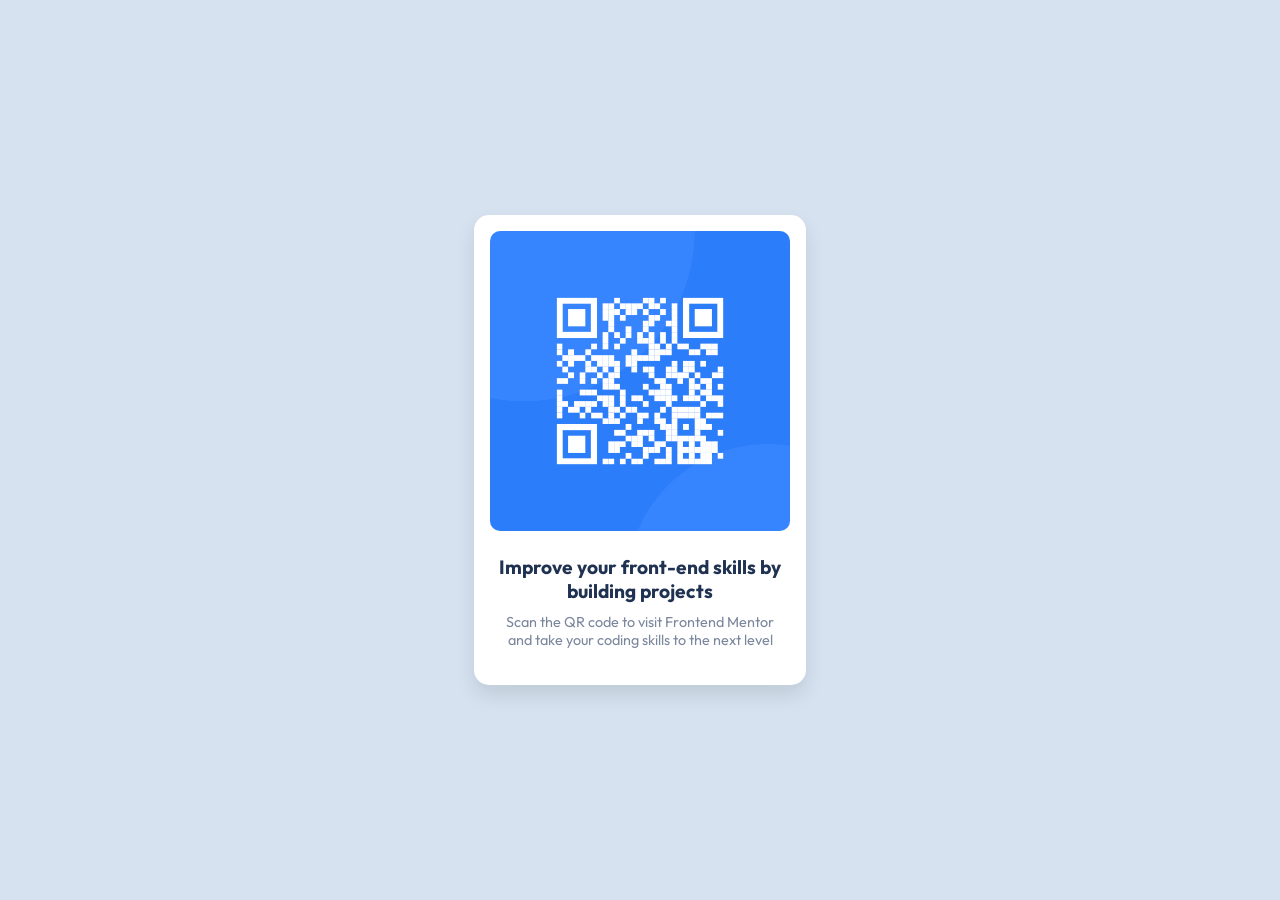
==== qr.html @ 768716ed "Initial commit" ====
<!DOCTYPE html>
<html lang="en">
<head>
    <meta charset="UTF-8">
    <meta name="viewport" content="width=device-width, initial-scale=1.0">
    <title>QR Code Component | Frontend Mentor</title>
    <link rel="stylesheet" href="style.css">
    <link href="https://fonts.googleapis.com/css2?family=Outfit:wght@400;700&display=swap" rel="stylesheet">
    <link rel="shortcut icon" href="/favicon-32x32.png" type="image/x-icon">
</head>
<body>
   <div class="card">
    <img src="/image-qr-code (1).png" alt="QR code linking to Frontend Mentor"/>
    <h1>Improve your front-end skills by building projects</h1>
    <p>Scan the QR code to visit Frontend Mentor and take your coding skills to the next level</p>
   </div> 
</body>
</html>
---- style.css ----
/* Import font */
body {
  font-family: 'Outfit', sans-serif;
  background-color: hsl(212, 45%, 89%);
  display: flex;
  align-items: center;
  justify-content: center;
  height: 100vh;
  margin: 0;
}

/* Card styling */
.card {
  background-color: hsl(0, 0%, 100%);
  border-radius: 15px;
  text-align: center;
  padding: 16px;
  width: 300px;
  box-shadow: 0 10px 20px rgba(0,0,0,0.1);
}

/* QR image */
.card img { 
  width: 100%;
  border-radius: 10px;
}

/* Title */
.card h1 {
  font-size: 1.2rem;
  color: hsl(218, 44%, 22%);
  margin: 20px 0 10px;
}

/* Paragraph */
.card p {
  font-size: 0.9rem;
  color: hsl(220, 15%, 55%);
  margin: 0 15px 20px;
}

img{
  background-image: url('/image.png');
}
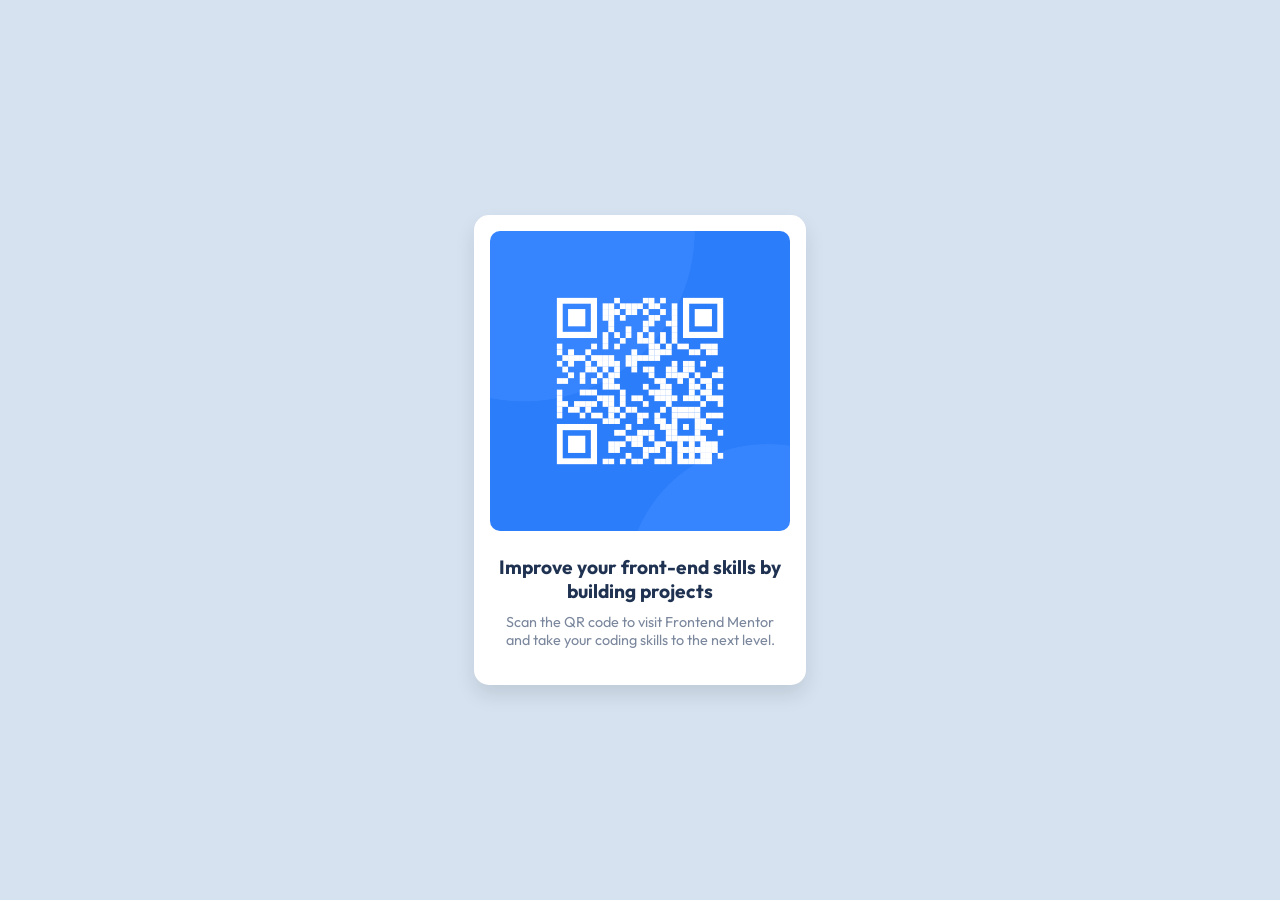
==== commit eda81b51: "modified" ====
--- a/qr.html
+++ b/qr.html
@@ -6,13 +6,13 @@
     <title>QR Code Component | Frontend Mentor</title>
     <link rel="stylesheet" href="style.css">
     <link href="https://fonts.googleapis.com/css2?family=Outfit:wght@400;700&display=swap" rel="stylesheet">
-    <link rel="shortcut icon" href="/favicon-32x32.png" type="image/x-icon">
+    <link rel="shortcut icon" href="/images/favicon-32x32.png" type="image/x-icon">
 </head>
 <body>
    <div class="card">
-    <img src="/image-qr-code (1).png" alt="QR code linking to Frontend Mentor"/>
+    <img src="images/image-qr-code.png" alt="QR code linking to Frontend Mentor"/>
     <h1>Improve your front-end skills by building projects</h1>
-    <p>Scan the QR code to visit Frontend Mentor and take your coding skills to the next level</p>
+    <p>Scan the QR code to visit Frontend Mentor and take your coding skills to the next level.</p>
    </div> 
 </body>
 </html>
